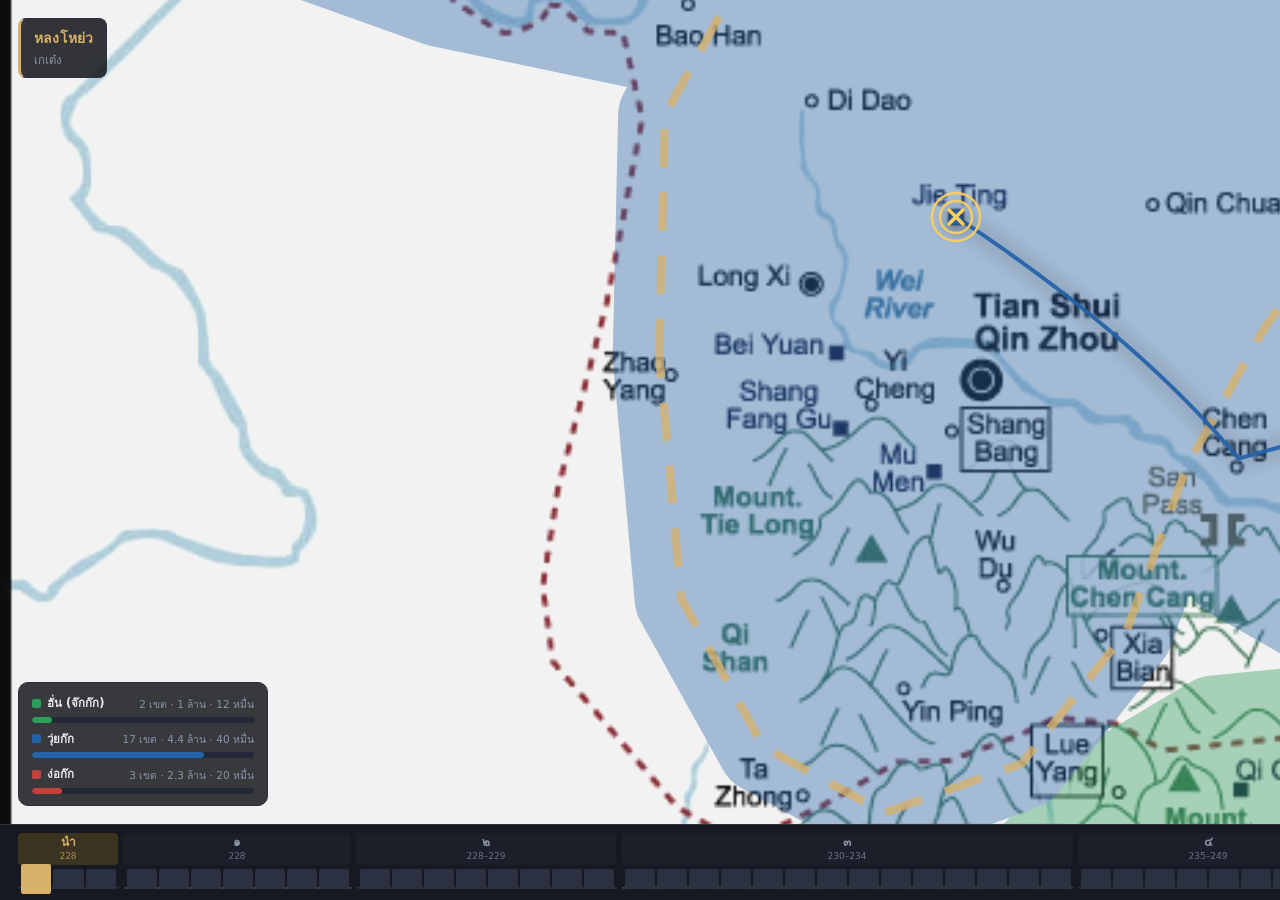
==== index.html @ 06163d2b "Tell the reader what changed, and separate passes from forts Feedback after playing through: a first" ====
<!doctype html>
<html lang="th">
<head>
<meta charset="utf-8">
<meta name="viewport" content="width=device-width,initial-scale=1">
<title>สามก๊ก What If — ถ้าการบุกเหนือครั้งแรกของขงเบ้งสำเร็จ</title>
<link rel="stylesheet" href="css/style.css">
</head>
<body>

<div id="stage">
  <div id="where"></div>
  <button id="mapmode" title="สลับความเข้มของแผนที่พื้น">แผนที่: กลาง</button>
  <div id="hud"></div>
</div>

<div id="time">
  <div id="tstack">
    <div id="chapstrip"></div>
    <div id="track"></div>
  </div>
  <span id="counter">—</span>
</div>

<aside>
  <div class="head">
    <div id="chapter"></div>
    <div id="year"></div>
    <h1 id="title"></h1>
  </div>

  <div class="body">
    <p id="text" class="text"></p>
    <div id="change"></div>
    <span id="fact" class="fact"></span>
    <div id="factNote"></div>
  </div>

  <div class="hint">
    ← → หรือ Space เดินเรื่อง · Enter เข้าสมรภูมิ · ล้อเลื่อนซูม · ลากแผนที่เพื่อแพน · Esc คืนมุมกล้อง<br>
    <b>ลากแถบเวลาด้านล่างเพื่อไล่ดูพื้นที่เปลี่ยนมือตลอด 228–276</b>
  </div>

  <div class="foot">
    <button id="btnPrev">◀ ย้อน</button>
    <button id="btnNext">ต่อไป ▶</button>
    <button id="btnReset" title="คืนมุมกล้องทั้งแผ่นดิน">⤢</button>
  </div>
  <div style="padding:0 18px 16px">
    <button id="btnBattle" hidden>⚔ เข้าดูสมรภูมิ</button>
  </div>
</aside>

<!-- ══ โหมดสมรภูมิ — แผนที่ยุทธวิธี วาดเวกเตอร์ล้วน ไม่ใช้ภาพ (DECISIONS §5) ══ -->
<div id="battle" hidden>
  <div class="bwrap">
    <header class="bhead">
      <div>
        <h2 id="bTitle"></h2>
        <span id="bYear"></span>
      </div>
      <button id="bClose">✕ กลับสู่แผนที่ใหญ่</button>
    </header>

    <div class="bmain">
      <svg id="bsvg" viewBox="0 0 1200 800" preserveAspectRatio="xMidYMid meet"></svg>
      <div class="bside">
        <div class="bsidehead">กำลังพลในสมรภูมิ</div>
        <div id="bRoster"></div>

        <div class="bsidehead" style="margin-top:6px">อ่านแผนที่</div>
        <div id="bTerrainKey"></div>

        <div class="blegend">
          <span><i class="bchip s-triangle"></i> ทหารม้า</span>
          <span><i class="bchip s-square"></i> ทหารราบ</span>
          <span><i class="bchip s-hex"></i> กองเรือ</span>
          <span><i class="bchip s-circle"></i> ป้อม/คลัง</span>
        </div>
      </div>
    </div>

    <footer class="bfoot">
      <div id="bDots"></div>
      <div id="bPhaseNo"></div>
      <p id="bPhaseTxt"></p>
      <div class="bctrl">
        <button id="bPrev">◀ ย้อน</button>
        <button id="bPlay">▶ เล่นต่อเนื่อง</button>
        <button id="bNext">ระยะถัดไป ▶</button>
      </div>
    </footer>
  </div>
</div>

<!-- data ต้องมาก่อน engine เสมอ (DECISIONS กฎ 3 — ไม่มี fetch จะได้เปิดแบบ file:// ได้) -->
<script src="data/names.js"></script>
<script src="data/places.js"></script>
<script src="data/geo.js"></script>
<script src="data/routes.js"></script>
<script src="data/timeline.js"></script>
<script src="data/battles/jieting228.js"></script>
<script src="data/battles/chencang229.js"></script>
<script src="data/battles/mei229.js"></script>
<script src="data/battles/twogates230.js"></script>
<script src="data/battles/wuguan244.js"></script>
<script src="data/battles/eastern255.js"></script>
<script src="data/battles/xiling272.js"></script>
<script src="data/battles/conquestwu276.js"></script>

<script src="js/labeler.js"></script>
<script src="js/engine.js"></script>
<script src="js/strategic.js"></script>
<script src="js/battle.js"></script>
<script src="js/ui.js"></script>
<script>
  TK.map.init(document.getElementById('stage'));
  TK.battle.bind();
  TK.ui.init();
</script>
</body>
</html>
---- css/style.css ----
/* style.css — เฟส 2 (shell) · design pass เต็มอยู่ในเฟส 6 */

:root{
  --han:#2E9E5B; --wei:#2563A8; --wu:#C2413A;
  --bg:#0e1015; --panel:#161922; --panel2:#1d212c; --line:#2a2f3d;
  --text:#e8eaf0; --dim:#8b93a7; --gold:#d9b169;
  --pad:18px;
}
*{box-sizing:border-box; margin:0; padding:0}
html,body{height:100%; overflow:hidden}
body{
  background:var(--bg); color:var(--text);
  font-family:"Leelawadee UI","Segoe UI",Tahoma,system-ui,sans-serif;
  display:grid; grid-template-columns:1fr 400px; grid-template-rows:1fr auto;
  grid-template-areas:"map side" "time side";
}

/* ══ แผนที่ ══ */
#stage{grid-area:map; position:relative; overflow:hidden; background:#0b0d12; cursor:grab}
#stage.grabbing{cursor:grabbing}
#tkmap{width:100%; height:100%; display:block; touch-action:none}
/* ความเข้มของแผนที่พื้น — เดิมฟอกจนซีดเพื่อให้ชื่อไทยชนะชื่ออังกฤษที่พิมพ์ติดมากับภาพ
   ซึ่งเป็นการแก้ผิดจุด (ทำลายแผนที่เพื่อช่วยตัวหนังสือ)
   ที่ถูกคือให้ป้ายมีฮาโลของตัวเองแล้วคืนสีภูมิประเทศให้เห็นแม่น้ำกับภูเขา
   กดปุ่มมุมขวาบนสลับได้สามระดับ */
#basemap{filter:saturate(.45) brightness(1.04) contrast(.9); transition:filter .3s ease}
#stage.map-faint #basemap{filter:saturate(.18) brightness(1.30) contrast(.72)}
#stage.map-rich  #basemap{filter:saturate(.85) brightness(.96) contrast(1)}

#mapmode{position:absolute; right:var(--pad); top:var(--pad); z-index:5;
  background:rgba(14,16,21,.84); backdrop-filter:blur(9px);
  border:1px solid var(--line); border-radius:8px; padding:7px 12px;
  font-size:11.5px; color:var(--dim); cursor:pointer; font-family:inherit}
#mapmode:hover{color:var(--text); border-color:var(--gold)}

/* กันเส้นที่ลืมสั่ง fill ไม่ให้กลายเป็นก้อนทึบ — ยกเว้นชั้นพื้นที่ยึดครองที่ต้องระบายจริง */
#tkmap path:not(.region){fill:none}

#L-regions{opacity:.38}
.region{stroke-width:34; stroke-linejoin:round;
  transition:fill .9s ease, stroke .9s ease}
.region.flip{animation:flip 1.1s ease}
@keyframes flip{0%{filter:brightness(2.4)} 100%{filter:none}}

/* ป้ายบอกว่าตอนนี้กล้องกำลังเล็งอะไรอยู่ */
#where{position:absolute; left:var(--pad); top:var(--pad); z-index:5;
  background:rgba(14,16,21,.84); backdrop-filter:blur(9px);
  border:1px solid var(--line); border-left:3px solid var(--gold);
  border-radius:8px; padding:8px 13px; pointer-events:none;
  opacity:0; transform:translateY(-5px); transition:opacity .3s ease, transform .3s ease}
#where.on{opacity:1; transform:none}
#where b{display:block; font-size:14px; color:var(--gold); letter-spacing:.2px}
#where span{display:block; font-size:11.5px; color:var(--dim); margin-top:2px}

/* กรอบเน้นเขตที่กำลังดู */
.region-focus{fill:none; stroke:var(--gold); stroke-width:3; stroke-opacity:.75;
  stroke-dasharray:14 9; stroke-linejoin:round; pointer-events:none;
  animation:focusIn .6s ease}
@keyframes focusIn{from{stroke-opacity:0} to{stroke-opacity:.75}}

.pin circle{fill:#f3f6ff; stroke:#0b0d12; stroke-width:1.4; opacity:.9}
.pin.t-capital circle{fill:var(--gold); stroke-width:2}

/* ป้ายกับหมุดเฟดหายระหว่างกล้องเคลื่อน แล้วโผล่กลับมาตอนนิ่ง
   ทั้งเร็วกว่าและดูดีกว่าปล่อยให้วิ่งสะบัดตามกล้อง */
#L-labels, #L-pins{transition:opacity .28s ease}

.plabel{
  fill:#fff; font-weight:600; paint-order:stroke;
  stroke:#0b0d12; stroke-linejoin:round; pointer-events:none;
  dominant-baseline:alphabetic;
}
.plabel.hot{fill:var(--gold)}

/* หมุด/ลูกศร/ปะทะ ของฉากปัจจุบัน */
.mk-halo{fill:var(--gold); opacity:.22; animation:pulse 2.2s ease-in-out infinite}
.mk-dot{fill:var(--gold); stroke:#0b0d12; stroke-width:1.5}
.mk-label{fill:var(--gold); font-weight:700;
  paint-order:stroke; stroke:#0b0d12; stroke-linejoin:round}
@keyframes pulse{0%,100%{r:13; opacity:.22} 50%{r:19; opacity:.06}}

.mk-route{fill:none; stroke-width:4; stroke-linecap:round; opacity:.95;
  filter:drop-shadow(0 0 4px rgba(0,0,0,.6))}
/* ถอยทัพ: เส้นจางกว่าและหน่วยเป็นโครงกลวง ให้อ่านออกทันทีว่าไม่ใช่การบุก */
.mk-route.retreat{opacity:.6}
.mk-unit.retreat{opacity:.85}
.mk-unit{filter:drop-shadow(0 1px 3px rgba(0,0,0,.8))}
/* บั๊กเดียวกับวงไฟในสมรภูมิ — ต้องมี transform-box ไม่งั้นวงแหวนเหวี่ยงหลุดตำแหน่ง */
.mk-clash-ring{fill:none; stroke:#ffcf5c; stroke-width:2.5; opacity:.9;
  animation:ring 1.6s ease-out infinite;
  transform-box:fill-box; transform-origin:center}
.mk-clash-ring.r2{animation-delay:.55s}
.mk-clash-x{fill:none; stroke:#ffcf5c; stroke-width:3.5; stroke-linecap:round}
@keyframes ring{0%{transform:scale(.5); opacity:1} 100%{transform:scale(1.5); opacity:0}}

/* ══ แถบเวลา ══ */
#time{grid-area:time; background:var(--panel); border-top:1px solid var(--line);
  padding:8px var(--pad) 11px; display:flex; align-items:flex-end; gap:14px}
#tstack{flex:1; display:flex; flex-direction:column; gap:4px; min-width:0}

/* แถวภาค — กดกระโดดไปต้นภาคได้ */
#chapstrip{display:flex; gap:5px}
.chapbtn{flex:1 1 0; min-width:0; padding:3px 2px 4px; border:0; border-radius:4px;
  background:#21263280; color:var(--dim); cursor:pointer; line-height:1.15;
  display:flex; flex-direction:column; align-items:center; gap:1px;
  transition:background .18s, color .18s}
.chapbtn b{font-size:12px; font-weight:700}
.chapbtn i{font-size:9px; font-style:normal; opacity:.7; white-space:nowrap;
  overflow:hidden; text-overflow:clip}
.chapbtn:hover{background:#2e3546; color:var(--text)}
.chapbtn.now{background:#3a3320; color:var(--gold)}

#track{display:flex; gap:5px; height:20px; cursor:ew-resize; touch-action:none}
#chapstrip{touch-action:none}
#track.scrubbing .tcell{transition:none}
.hint b{color:var(--gold); font-weight:600}
.tgrp{display:flex; gap:2px; flex:1 1 0; min-width:0; padding:0 3px;
  border-bottom:2px solid var(--line); border-radius:2px}
.tgrp:nth-child(even){border-bottom-color:#39415a}
.tcell{flex:1; min-width:5px; border:0; border-radius:2px; cursor:pointer;
  background:#2b3141; transition:background .2s, transform .15s}
.tcell:hover{background:#48516b; transform:scaleY(1.25)}
.tcell.done{background:#4a5570}
.tcell.now{background:var(--gold); transform:scaleY(1.5)}
#counter{color:var(--dim); font-size:12px; font-variant-numeric:tabular-nums; min-width:56px;
  text-align:right}

/* ══ HUD ══ */
#hud{position:absolute; left:var(--pad); bottom:var(--pad); width:250px;
  background:rgba(14,16,21,.82); backdrop-filter:blur(9px);
  border:1px solid var(--line); border-radius:10px; padding:11px 13px;
  display:flex; flex-direction:column; gap:7px}
.hrow{display:flex; flex-direction:column; gap:4px; font-size:11.5px}
.htop{display:flex; justify-content:space-between; align-items:baseline; gap:8px}
.hname{font-weight:700; color:var(--text); display:flex; align-items:center; gap:6px}
.hdot{width:9px; height:9px; border-radius:2px; flex:none; display:inline-block}
.hbar{height:6px; background:#232836; border-radius:3px; overflow:hidden}
.hbar i{display:block; height:100%; width:0; border-radius:3px; transition:width .9s ease}
.hnum{color:var(--dim); font-size:10.5px; font-variant-numeric:tabular-nums; white-space:nowrap}

/* ══ แผงเนื้อเรื่อง ══ */
aside{grid-area:side; background:var(--panel); border-left:1px solid var(--line);
  display:flex; flex-direction:column; overflow:hidden}
.head{padding:16px var(--pad) 13px; border-bottom:1px solid var(--line)}
#chapter{color:var(--gold); font-size:12px; font-weight:700; letter-spacing:.4px}
#year{color:var(--dim); font-size:11.5px; margin-top:3px}
#title{font-size:20px; font-weight:700; line-height:1.35; margin-top:9px}

.body{flex:1; overflow-y:auto; padding:16px var(--pad)}
.text{font-size:14.5px; line-height:1.95; text-indent:1.6em; text-align:justify}
.text.watcher{
  font-style:italic; color:#cdd4e6; text-indent:0;
  border-left:2px solid var(--gold); padding-left:15px;
}

/* ประกาศพื้นที่เปลี่ยนมือ — ให้คนที่ไม่เคยอ่านเนื้อเรื่องตามทัน */
#change{max-height:0; overflow:hidden; opacity:0;
  transition:max-height .35s ease, opacity .35s ease, margin .35s ease}
#change.on{max-height:320px; opacity:1; margin-top:16px}
.chead{font-size:10.5px; color:var(--dim); text-transform:uppercase;
  letter-spacing:.8px; font-weight:600; margin-bottom:7px}
.crow{display:flex; align-items:center; gap:8px; font-size:12.5px;
  padding:7px 11px; margin-bottom:5px; border-radius:7px;
  background:#20242f; border-left:3px solid var(--gold)}
.cname{flex:1; font-weight:700}
.carrow{color:var(--dim)}
.cfrom, .cto{font-weight:600}

.fact{display:inline-block; margin-top:18px; padding:5px 12px; border-radius:20px;
  font-size:11.5px; font-weight:700; cursor:pointer; user-select:none; border:1px solid}
.f-real{color:#6fd39a; border-color:#2f6d4b; background:#152a1f}
.f-fic {color:#e78ba3; border-color:#7a3547; background:#2b1620}
.f-mix {color:#e8c274; border-color:#7a6231; background:#2a2416}
#factNote{max-height:0; overflow:hidden; transition:max-height .3s ease, margin .3s;
  font-size:12.5px; line-height:1.8; color:var(--dim)}
#factNote.open{max-height:340px; margin-top:11px}

.foot{padding:13px var(--pad) 16px; border-top:1px solid var(--line);
  display:flex; gap:9px; align-items:center}
button{font-family:inherit; font-size:13.5px; cursor:pointer; border-radius:7px;
  border:1px solid var(--line); background:var(--panel2); color:var(--text);
  padding:10px 15px; transition:background .15s, border-color .15s}
button:hover:not(:disabled){background:#282e3d; border-color:#454e66}
button:disabled{opacity:.32; cursor:default}
#btnNext{flex:1; background:var(--gold); color:#1b1405; border-color:var(--gold);
  font-weight:700}
#btnNext:hover:not(:disabled){background:#e8c27f}
#btnBattle{width:100%; margin-bottom:11px; background:#3a2418; border-color:#7a4a2c;
  color:#ffc48a; font-weight:700}
#btnBattle:hover{background:#4a2e1e}
#btnReset{padding:10px 12px}

.hint{padding:0 var(--pad) 13px; color:#5f6779; font-size:10.5px; line-height:1.6}

::-webkit-scrollbar{width:9px}
::-webkit-scrollbar-thumb{background:#333a4c; border-radius:5px}
::-webkit-scrollbar-track{background:transparent}

/* ══════════ โหมดสมรภูมิ ══════════ */
#battle{position:fixed; inset:0; z-index:50; background:#080a0e;
  opacity:0; transition:opacity .3s ease}
#battle.on{opacity:1}
.bwrap{height:100%; display:grid; grid-template-rows:auto 1fr auto;
  transform:scale(.97); transition:transform .32s cubic-bezier(.2,.8,.3,1)}
#battle.on .bwrap{transform:none}

.bhead{display:flex; justify-content:space-between; align-items:center;
  padding:13px var(--pad); border-bottom:1px solid var(--line); background:var(--panel)}
#bTitle{font-size:19px; font-weight:700; letter-spacing:.3px}
#bYear{color:var(--dim); font-size:12px}
#bClose{background:transparent; border-color:transparent; color:var(--dim)}
#bClose:hover{background:var(--panel2); color:var(--text); border-color:var(--line)}

.bmain{display:grid; grid-template-columns:1fr 232px; min-height:0;
  background:radial-gradient(ellipse at 50% 42%, #141a22 0%, #0a0d12 72%)}
#bsvg{width:100%; height:100%; min-height:0; display:block}

/* ── ภูมิประเทศ (เวกเตอร์ล้วน คมทุกระดับซูม) ── */
.bt-ridge {fill:none; stroke:#3d6b4a; stroke-width:9; stroke-linecap:round; opacity:.62}
.bt-stream{fill:none; stroke:#3f7fae; stroke-width:7; stroke-linecap:round; opacity:.85}
.bt-road  {fill:none; stroke:#7a6a4a; stroke-width:5; stroke-dasharray:16 11; opacity:.7}
.bt-trench{fill:none; stroke:#8a6a3a; stroke-width:7; stroke-linecap:round; opacity:.9}
.bt-fortlabel{font-size:14px; font-weight:700; text-anchor:middle;
  paint-order:stroke; stroke:#080a0e; stroke-width:4px; stroke-linejoin:round}
.bt-trail{fill:none; stroke-width:3; stroke-dasharray:inherit; opacity:.42;
  stroke-linecap:round}

/* ── หน่วยรบ ── */
.bu{filter:drop-shadow(0 3px 6px rgba(0,0,0,.75))}
.bu-shape{stroke:#080a0e; stroke-width:2}
.bu-name{fill:#fff; font-size:14px; font-weight:700; text-anchor:middle;
  paint-order:stroke; stroke:#080a0e; stroke-width:4.5px; stroke-linejoin:round}
.bu-str{fill:#aab2c6; font-size:12px; text-anchor:middle;
  paint-order:stroke; stroke:#080a0e; stroke-width:3.5px; stroke-linejoin:round}
.bu.routed .bu-shape{animation:rout .5s steps(2) 5}
@keyframes rout{0%,100%{fill:inherit} 50%{fill:#ff4d4d}}

/* ── แถบแรงดันตอนปะทะ ── */
.bt-press-bg{fill:#000; opacity:.55}
.bt-press{filter:drop-shadow(0 2px 4px rgba(0,0,0,.8))}

/* ⚠ SVG: ถ้าจะ transform ต้องมี transform-box:fill-box คู่กับ transform-origin เสมอ
   ไม่งั้น "center" จะหมายถึงกึ่งกลางของทั้งผืนผ้าใบ ไม่ใช่กึ่งกลางของรูปนั้น
   แล้วพอย่อ-ขยาย รูปจะเหวี่ยงหลุดออกจากตำแหน่งไปเรื่อย ๆ */
#bsvg path{fill:none}          /* กันเส้นที่ลืมสั่ง fill ไม่ให้กลายเป็นก้อนทึบ */

/* ── ไฟเผาเสบียง ── */
.bt-flame{fill:none; stroke:#ff9b3d; stroke-width:3;
  animation:flame 1.1s ease-out infinite;
  transform-box:fill-box; transform-origin:center}
@keyframes flame{0%{transform:scale(.3); opacity:1} 100%{transform:scale(1.5); opacity:0}}

/* ── ล้อมเมือง ── */
.bt-siege circle{fill:none; stroke:#e0b25c; stroke-width:2.5; stroke-dasharray:9 7;
  animation:spin 9s linear infinite;
  transform-box:fill-box; transform-origin:center}
@keyframes spin{to{transform:rotate(360deg)}}

.bt-note{fill:var(--gold); font-size:17px; font-weight:700; text-anchor:middle;
  paint-order:stroke; stroke:#080a0e; stroke-width:5px; stroke-linejoin:round;
  animation:notein .5s ease}
@keyframes notein{from{opacity:0; transform:translateY(-7px)} to{opacity:1}}

/* ── แผงข้างขวา ── */
.bside{border-left:1px solid var(--line); background:var(--panel);
  padding:13px; display:flex; flex-direction:column; gap:9px; overflow-y:auto}
.bsidehead{font-size:10.5px; color:var(--dim); text-transform:uppercase;
  letter-spacing:.8px; font-weight:600}
.brow{display:flex; align-items:center; gap:8px; font-size:12.5px; padding:5px 0;
  border-bottom:1px solid #232838}
.bname{flex:1}
.bnum{color:var(--dim); font-size:11px; font-variant-numeric:tabular-nums}
.bchip{width:11px; height:11px; flex:none; display:inline-block; background:#8b93a7}
.bchip.s-triangle{clip-path:polygon(50% 0,100% 100%,0 100%)}
.bchip.s-hex{clip-path:polygon(25% 0,75% 0,100% 50%,75% 100%,25% 100%,0 50%)}
.bchip.s-circle{border-radius:50%}
/* คำอธิบายเส้นภูมิประเทศ — ตัวอย่างเส้นวาดด้วย CSS ให้เหมือนของจริงบนแผนที่ */
#bTerrainKey{display:flex; flex-direction:column; gap:6px}
.tkey{display:flex; align-items:center; gap:9px; font-size:11.5px; color:var(--dim)}
.tkey i{width:26px; height:0; flex:none; border-radius:2px}
.tk-ridge {border-top:5px solid #3d6b4a; opacity:.9}
.tk-stream{border-top:4px solid #3f7fae}
.tk-road  {border-top:3px dashed #7a6a4a}
.tk-trench{border-top:4px solid #8a6a3a}
.tk-fort  {height:14px; width:14px; border:2px solid #8b93a7; border-radius:2px;
           background:rgba(139,147,167,.22);
           box-shadow:-1px -1px 0 1px #8b93a7, 1px -1px 0 1px #8b93a7,
                      -1px 1px 0 1px #8b93a7, 1px 1px 0 1px #8b93a7}
.tk-pass  {height:16px; width:14px; border:0; border-left:4px solid #c9a227;
           border-right:4px solid #c9a227; background:transparent}

.blegend{margin-top:auto; padding-top:11px; border-top:1px solid var(--line);
  display:flex; flex-direction:column; gap:5px; font-size:10.5px; color:var(--dim)}
.blegend i{margin-right:6px; vertical-align:-1px}

/* ── แผงล่าง ── */
.bfoot{padding:12px var(--pad) 15px; border-top:1px solid var(--line);
  background:var(--panel); display:grid; gap:8px;
  grid-template-columns:1fr auto; grid-template-areas:"dots dots" "no ctrl" "txt ctrl"}
#bDots{grid-area:dots; display:flex; gap:4px}
.bdot{flex:1; height:5px; border:0; border-radius:3px; background:#2b3141; cursor:pointer;
  transition:background .2s, transform .15s}
.bdot:hover{background:#48516b; transform:scaleY(1.7)}
.bdot.done{background:#4a5570}
.bdot.now{background:var(--gold); transform:scaleY(1.9)}
#bPhaseNo{grid-area:no; color:var(--gold); font-size:11.5px; font-weight:700}
#bPhaseTxt{grid-area:txt; font-size:14px; line-height:1.85; max-width:78ch; color:#dfe4f0}
.bctrl{grid-area:ctrl; display:flex; gap:8px; align-items:flex-end}
#bPlay{background:var(--panel2)}
#bNext{background:var(--gold); color:#1b1405; border-color:var(--gold); font-weight:700}
#bNext:hover:not(:disabled){background:#e8c27f}

@media (max-width:900px){
  .bmain{grid-template-columns:1fr; grid-template-rows:1fr auto}
  .bside{border-left:0; border-top:1px solid var(--line); max-height:150px;
    flex-direction:row; flex-wrap:wrap; align-items:center}
  .blegend{display:none}
  .bfoot{grid-template-columns:1fr; grid-template-areas:"dots" "no" "txt" "ctrl"}
}

@media (max-width:1100px){
  body{grid-template-columns:1fr; grid-template-rows:1fr auto auto;
       grid-template-areas:"map" "side" "time"}
  aside{border-left:0; border-top:1px solid var(--line); max-height:44vh}
}
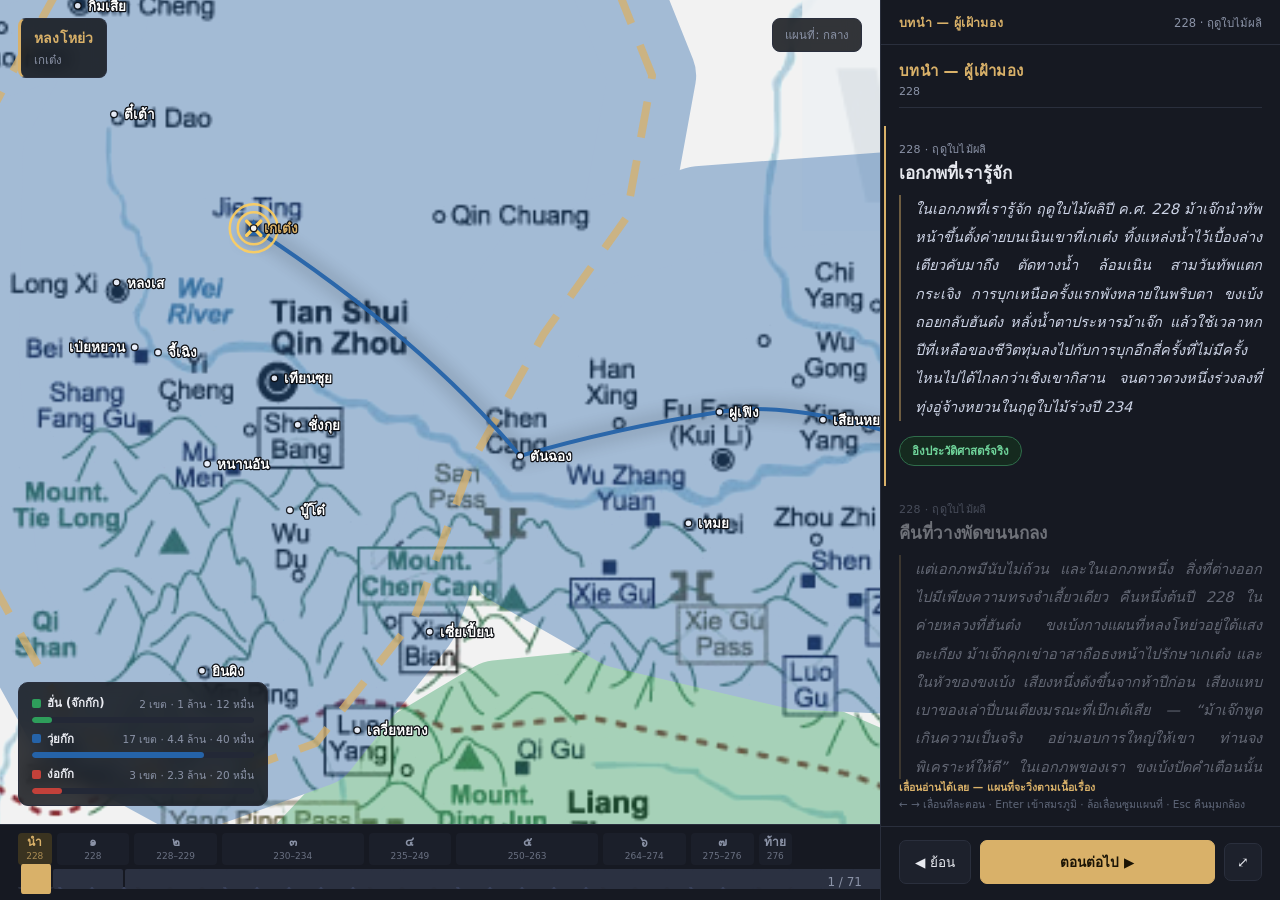
==== commit 60f69f0e: "Give the supply train a symbol of its own The wagon column in the Wuguan battle borrowed the circle," ====
--- a/index.html
+++ b/index.html
@@ -24,30 +24,22 @@
 
 <aside>
   <div class="head">
-    <div id="chapter"></div>
-    <div id="year"></div>
-    <h1 id="title"></h1>
+    <div id="nowchap"></div>
+    <div id="nowyear"></div>
   </div>
 
-  <div class="body">
-    <p id="text" class="text"></p>
-    <div id="change"></div>
-    <span id="fact" class="fact"></span>
-    <div id="factNote"></div>
-  </div>
+  <!-- นิยายทั้งเรื่องอยู่ในนี้ เลื่อนอ่านต่อเนื่อง แผนที่วิ่งตามที่อ่าน -->
+  <div class="body" id="reader"></div>
 
   <div class="hint">
-    ← → หรือ Space เดินเรื่อง · Enter เข้าสมรภูมิ · ล้อเลื่อนซูม · ลากแผนที่เพื่อแพน · Esc คืนมุมกล้อง<br>
-    <b>ลากแถบเวลาด้านล่างเพื่อไล่ดูพื้นที่เปลี่ยนมือตลอด 228–276</b>
+    <b>เลื่อนอ่านได้เลย — แผนที่จะวิ่งตามเนื้อเรื่อง</b><br>
+    ← → เลื่อนทีละตอน · Enter เข้าสมรภูมิ · ล้อเลื่อนซูมแผนที่ · Esc คืนมุมกล้อง
   </div>
 
   <div class="foot">
     <button id="btnPrev">◀ ย้อน</button>
-    <button id="btnNext">ต่อไป ▶</button>
+    <button id="btnNext">ตอนต่อไป ▶</button>
     <button id="btnReset" title="คืนมุมกล้องทั้งแผ่นดิน">⤢</button>
-  </div>
-  <div style="padding:0 18px 16px">
-    <button id="btnBattle" hidden>⚔ เข้าดูสมรภูมิ</button>
   </div>
 </aside>
 
@@ -76,6 +68,7 @@
           <span><i class="bchip s-square"></i> ทหารราบ</span>
           <span><i class="bchip s-hex"></i> กองเรือ</span>
           <span><i class="bchip s-circle"></i> ป้อม/คลัง</span>
+          <span><i class="bchip s-wagon"></i> ขบวนเสบียง</span>
         </div>
       </div>
     </div>
--- a/css/style.css
+++ b/css/style.css
@@ -11,14 +11,28 @@
 body{
   background:var(--bg); color:var(--text);
   font-family:"Leelawadee UI","Segoe UI",Tahoma,system-ui,sans-serif;
-  display:grid; grid-template-columns:1fr 400px; grid-template-rows:1fr auto;
+  display:grid;
+  /* ⚠ ต้องเป็น minmax(0,1fr) ไม่ใช่ 1fr เฉย ๆ
+     `1fr` ย่อมาจาก minmax(auto,1fr) ซึ่ง auto = ขนาดต่ำสุดของเนื้อหาข้างใน
+     <svg viewBox="0 0 1650 1950"> มีสัดส่วนในตัว เบราว์เซอร์จึงคิดขนาดขั้นต่ำให้
+     แล้วคอลัมน์แผนที่บานเกินพื้นที่จริง ดันพาเนลนิยายออกนอกจอ
+     (ใส่ min-width:0 ที่ตัว element อย่างเดียวไม่พอ ต้องแก้ที่ track ของ grid ด้วย) */
+  grid-template-columns:minmax(0,1fr) 400px;
+  grid-template-rows:minmax(0,1fr) auto;
   grid-template-areas:"map side" "time side";
 }
 
-/* ══ แผนที่ ══ */
-#stage{grid-area:map; position:relative; overflow:hidden; background:#0b0d12; cursor:grab}
+/* ══ แผนที่ ══
+   ⚠ min-height/min-width:0 ห้ามตัดออก
+   grid item มีค่าปริยาย min-height:auto = หดต่ำกว่าเนื้อหาข้างในไม่ได้
+   และ <svg viewBox="0 0 1650 1950"> ที่ width:100% มีสัดส่วนในตัว
+   เบราว์เซอร์จึงคิดความสูงให้เป็น กว้าง×(1950/1650) — จอกว้าง 1900px = สูง 2245px
+   แถวแผนที่จะบานตามนั้นแล้วดันพาเนลนิยายกับแถบเวลาตกขอบจอไปทั้งหมด */
+#stage{grid-area:map; position:relative; overflow:hidden; background:#0b0d12; cursor:grab;
+  min-height:0; min-width:0}
 #stage.grabbing{cursor:grabbing}
-#tkmap{width:100%; height:100%; display:block; touch-action:none}
+#tkmap{width:100%; height:100%; display:block; touch-action:none;
+  min-height:0; min-width:0}
 /* ความเข้มของแผนที่พื้น — เดิมฟอกจนซีดเพื่อให้ชื่อไทยชนะชื่ออังกฤษที่พิมพ์ติดมากับภาพ
    ซึ่งเป็นการแก้ผิดจุด (ทำลายแผนที่เพื่อช่วยตัวหนังสือ)
    ที่ถูกคือให้ป้ายมีฮาโลของตัวเองแล้วคืนสีภูมิประเทศให้เห็นแม่น้ำกับภูเขา
@@ -140,23 +154,43 @@
 
 /* ══ แผงเนื้อเรื่อง ══ */
 aside{grid-area:side; background:var(--panel); border-left:1px solid var(--line);
-  display:flex; flex-direction:column; overflow:hidden}
-.head{padding:16px var(--pad) 13px; border-bottom:1px solid var(--line)}
-#chapter{color:var(--gold); font-size:12px; font-weight:700; letter-spacing:.4px}
-#year{color:var(--dim); font-size:11.5px; margin-top:3px}
-#title{font-size:20px; font-weight:700; line-height:1.35; margin-top:9px}
-
-.body{flex:1; overflow-y:auto; padding:16px var(--pad)}
+  display:flex; flex-direction:column; overflow:hidden; min-height:0; min-width:0}
+/* แถบบนบอกว่าอ่านถึงภาคไหนปีไหน ค้างอยู่กับที่ตลอด */
+.head{padding:13px var(--pad) 11px; border-bottom:1px solid var(--line);
+  display:flex; justify-content:space-between; align-items:baseline; gap:10px}
+#nowchap{color:var(--gold); font-size:12.5px; font-weight:700; letter-spacing:.3px}
+#nowyear{color:var(--dim); font-size:11.5px; white-space:nowrap}
+
+/* ══ นิยาย ══ */
+.body{flex:1 1 0; min-height:0; overflow-y:auto; padding:8px var(--pad) 0;
+  scroll-behavior:smooth}
+
+.chapmark{margin:26px 0 18px; padding-bottom:9px; border-bottom:1px solid var(--line)}
+.chapmark:first-child{margin-top:6px}
+.chapmark b{display:block; color:var(--gold); font-size:15px; letter-spacing:.3px}
+.chapmark i{display:block; color:var(--dim); font-size:11px; font-style:normal; margin-top:2px}
+
+.beat{padding:14px 0 20px; opacity:.42; transition:opacity .35s ease;
+  border-left:2px solid transparent; padding-left:13px; margin-left:-15px;
+  transition:opacity .35s ease, border-color .35s ease}
+.beat.now{opacity:1; border-left-color:var(--gold)}
+.beat:hover{opacity:.75}
+.beat.now:hover{opacity:1}
+.bmeta{color:var(--dim); font-size:11px; letter-spacing:.3px}
+.btitle{font-size:17px; font-weight:700; line-height:1.4; margin:4px 0 9px}
+
 .text{font-size:14.5px; line-height:1.95; text-indent:1.6em; text-align:justify}
 .text.watcher{
   font-style:italic; color:#cdd4e6; text-indent:0;
-  border-left:2px solid var(--gold); padding-left:15px;
-}
-
-/* ประกาศพื้นที่เปลี่ยนมือ — ให้คนที่ไม่เคยอ่านเนื้อเรื่องตามทัน */
-#change{max-height:0; overflow:hidden; opacity:0;
-  transition:max-height .35s ease, opacity .35s ease, margin .35s ease}
-#change.on{max-height:320px; opacity:1; margin-top:16px}
+  border-left:2px solid rgba(217,177,105,.45); padding-left:14px;
+}
+.gobattle{width:100%; margin-top:14px; background:#3a2418; border:1px solid #7a4a2c;
+  color:#ffc48a; font-weight:700; border-radius:7px; padding:10px; cursor:pointer;
+  font-family:inherit; font-size:13.5px}
+.gobattle:hover{background:#4a2e1e}
+
+/* ประกาศพื้นที่เปลี่ยนมือ — อยู่ในตอนนั้นเลย คนอ่านเห็นพร้อมข้อความ */
+.chg:not(:empty){margin-top:15px}
 .chead{font-size:10.5px; color:var(--dim); text-transform:uppercase;
   letter-spacing:.8px; font-weight:600; margin-bottom:7px}
 .crow{display:flex; align-items:center; gap:8px; font-size:12.5px;
@@ -166,14 +200,14 @@
 .carrow{color:var(--dim)}
 .cfrom, .cto{font-weight:600}
 
-.fact{display:inline-block; margin-top:18px; padding:5px 12px; border-radius:20px;
+.fact{display:inline-block; margin-top:15px; padding:5px 12px; border-radius:20px;
   font-size:11.5px; font-weight:700; cursor:pointer; user-select:none; border:1px solid}
 .f-real{color:#6fd39a; border-color:#2f6d4b; background:#152a1f}
 .f-fic {color:#e78ba3; border-color:#7a3547; background:#2b1620}
 .f-mix {color:#e8c274; border-color:#7a6231; background:#2a2416}
-#factNote{max-height:0; overflow:hidden; transition:max-height .3s ease, margin .3s;
+.fnote{max-height:0; overflow:hidden; transition:max-height .3s ease, margin .3s;
   font-size:12.5px; line-height:1.8; color:var(--dim)}
-#factNote.open{max-height:340px; margin-top:11px}
+.fnote.open{max-height:340px; margin-top:10px}
 
 .foot{padding:13px var(--pad) 16px; border-top:1px solid var(--line);
   display:flex; gap:9px; align-items:center}
@@ -274,6 +308,9 @@
 .bchip.s-triangle{clip-path:polygon(50% 0,100% 100%,0 100%)}
 .bchip.s-hex{clip-path:polygon(25% 0,75% 0,100% 50%,75% 100%,25% 100%,0 50%)}
 .bchip.s-circle{border-radius:50%}
+/* ประทุนเกวียนกว้างกว่าสูง ถ้าบีบลงช่อง 11px เท่ารูปอื่นจะอ่านไม่ออกว่าเป็นหลังคาโค้ง */
+.bchip.s-wagon{width:15px;
+  clip-path:polygon(0 100%, 0 55%, 11% 22%, 29% 5%, 50% 0, 71% 5%, 89% 22%, 100% 55%, 100% 100%)}
 /* คำอธิบายเส้นภูมิประเทศ — ตัวอย่างเส้นวาดด้วย CSS ให้เหมือนของจริงบนแผนที่ */
 #bTerrainKey{display:flex; flex-direction:column; gap:6px}
 .tkey{display:flex; align-items:center; gap:9px; font-size:11.5px; color:var(--dim)}
@@ -318,8 +355,11 @@
   .bfoot{grid-template-columns:1fr; grid-template-areas:"dots" "no" "txt" "ctrl"}
 }
 
+/* จอแคบ: วางแผนที่บน นิยายล่าง — ล็อกความสูงทั้งสองส่วนไว้ชัดเจน
+   ห้ามใช้ 1fr กับแถวแผนที่ตรงนี้ เพราะสัดส่วนในตัวของ SVG จะดันให้บานอีก */
 @media (max-width:1100px){
-  body{grid-template-columns:1fr; grid-template-rows:1fr auto auto;
+  body{grid-template-columns:minmax(0,1fr); grid-template-rows:46vh minmax(0,1fr) auto;
        grid-template-areas:"map" "side" "time"}
-  aside{border-left:0; border-top:1px solid var(--line); max-height:44vh}
-}
+  aside{border-left:0; border-top:1px solid var(--line)}
+  #hud{width:210px; transform:scale(.92); transform-origin:left bottom}
+}
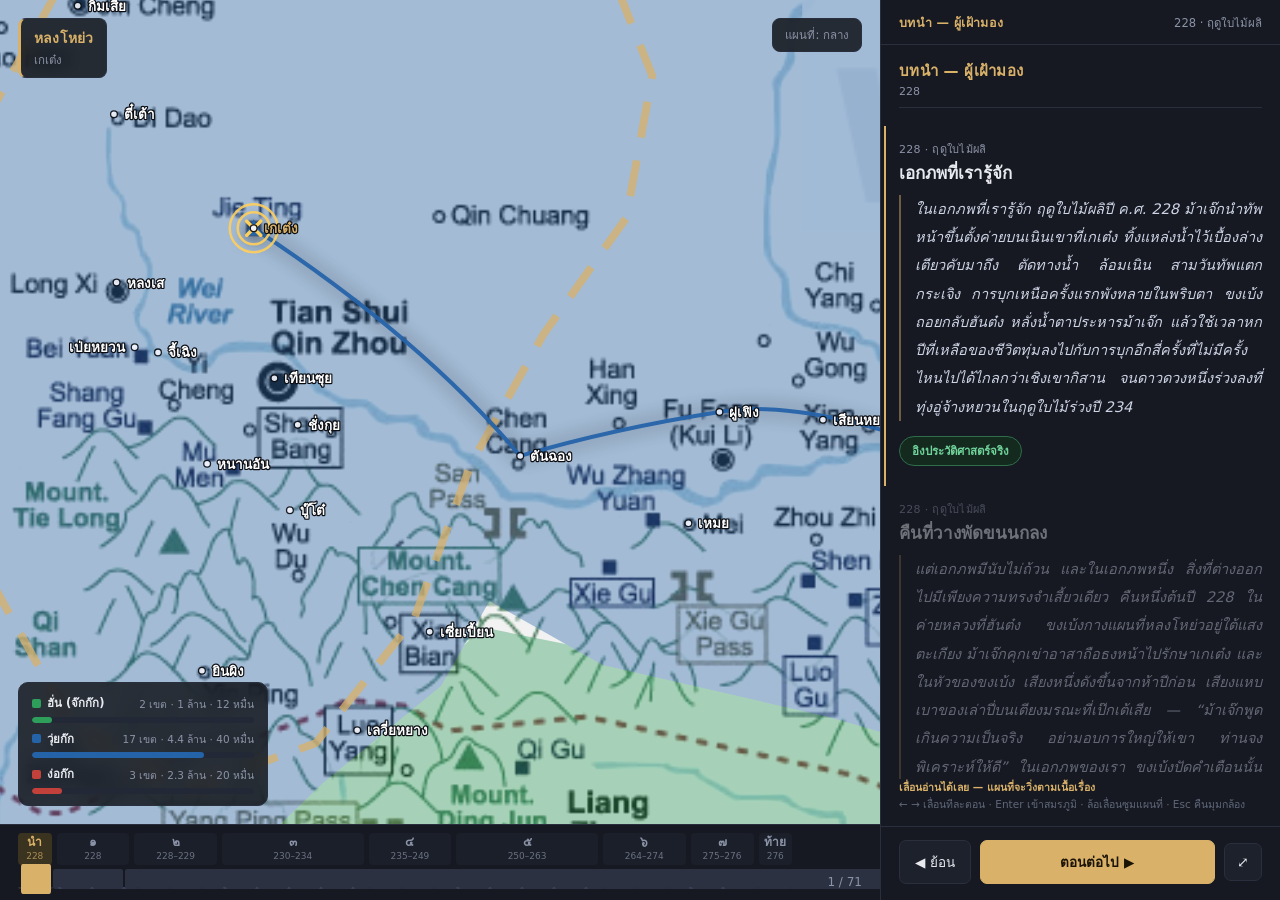
==== commit a45b1fc8: "Paint the territory up to the coastline instead of in patches Land carrying a faction colour goes fr" ====
--- a/index.html
+++ b/index.html
@@ -90,6 +90,9 @@
 <script src="data/names.js"></script>
 <script src="data/places.js"></script>
 <script src="data/geo.js"></script>
+<!-- รูปพื้นที่ที่ขยายจนไม่มีรูโหว่ สร้างจาก geo.js + ชายฝั่งจริง (tools/build_geo.js)
+     ลบบรรทัดนี้ทิ้ง = กลับไปใช้รูปที่ลากด้วยมือใน geo.js ทันที -->
+<script src="data/geo_fill.js"></script>
 <script src="data/routes.js"></script>
 <script src="data/timeline.js"></script>
 <script src="data/battles/jieting228.js"></script>
--- a/css/style.css
+++ b/css/style.css
@@ -51,7 +51,10 @@
 #tkmap path:not(.region){fill:none}
 
 #L-regions{opacity:.38}
-.region{stroke-width:34; stroke-linejoin:round;
+/* เคยเป็น 34 เพื่อ "พอง" รูปให้ไปปิดรอยต่อระหว่างโพลิกอนที่ลากด้วยมือแล้วไม่ชนกัน
+   ผลข้างเคียงคือมุมมนหมดจนดูเหมือนแต้มสี และสีล้นลงทะเล
+   ตอนนี้รูปมาจาก geo_fill.js ซึ่งชนกันเองพอดีอยู่แล้ว เหลือไว้ 6 พอกลบเส้นผมระหว่างเขต */
+.region{stroke-width:6; stroke-linejoin:round;
   transition:fill .9s ease, stroke .9s ease}
 .region.flip{animation:flip 1.1s ease}
 @keyframes flip{0%{filter:brightness(2.4)} 100%{filter:none}}
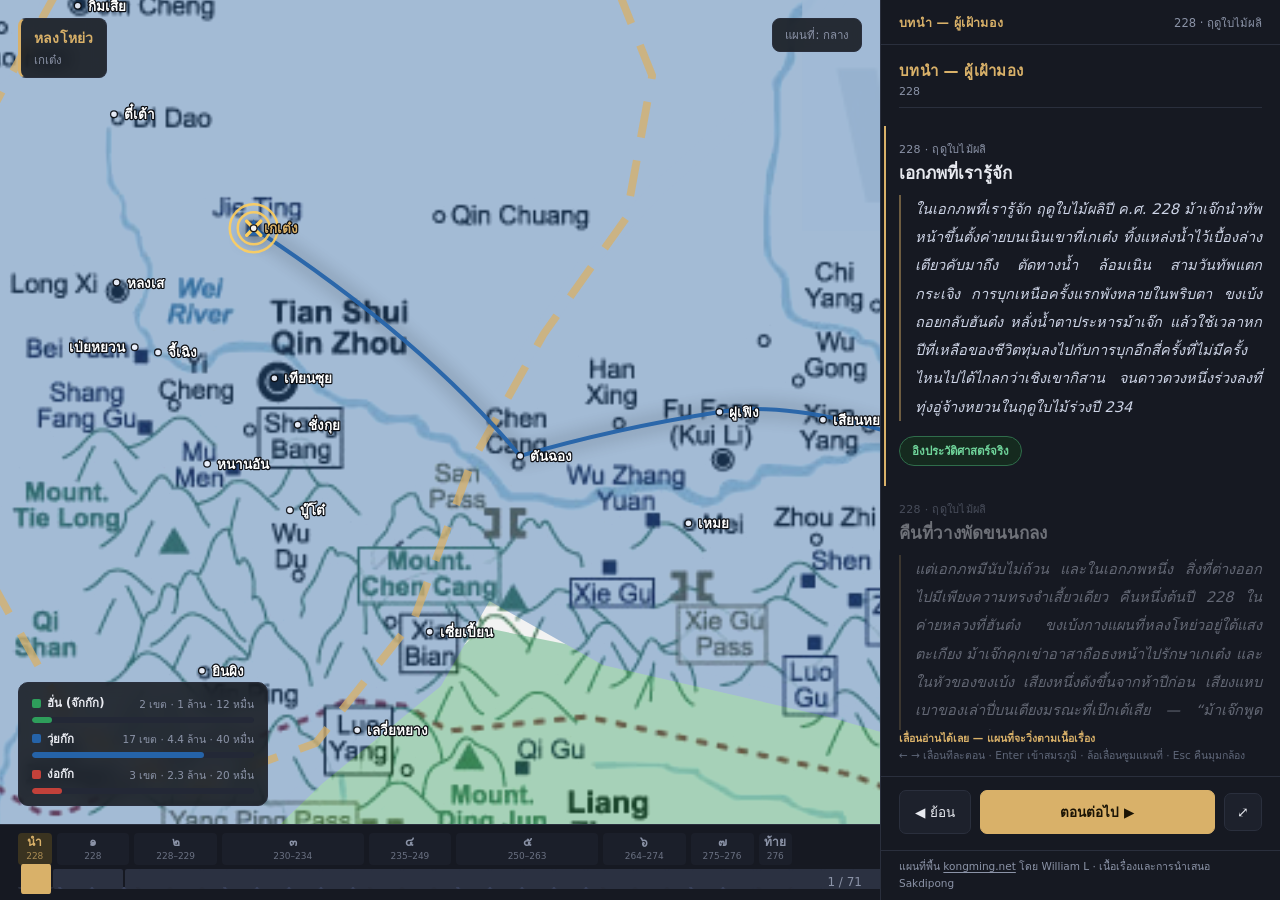
==== commit e42a2962: "Show the base map credit the rules already required DECISIONS records the base map as a fan-made map" ====
--- a/index.html
+++ b/index.html
@@ -40,6 +40,12 @@
     <button id="btnPrev">◀ ย้อน</button>
     <button id="btnNext">ตอนต่อไป ▶</button>
     <button id="btnReset" title="คืนมุมกล้องทั้งแผ่นดิน">⤢</button>
+  </div>
+
+  <!-- DECISIONS §2 ล็อกไว้ว่าเครดิตแผนที่ต้องแสดงท้ายหน้าเสมอ — แผนที่พื้นเป็นงานของคนอื่น -->
+  <div class="credit">
+    แผนที่พื้น <a href="https://kongming.net/novel/maps/" target="_blank" rel="noopener noreferrer">kongming.net</a> โดย William L ·
+    เนื้อเรื่องและการนำเสนอ Sakdipong
   </div>
 </aside>
 
--- a/css/style.css
+++ b/css/style.css
@@ -163,6 +163,13 @@
   display:flex; justify-content:space-between; align-items:baseline; gap:10px}
 #nowchap{color:var(--gold); font-size:12.5px; font-weight:700; letter-spacing:.3px}
 #nowyear{color:var(--dim); font-size:11.5px; white-space:nowrap}
+
+/* เครดิตแผนที่ — DECISIONS §2 บังคับให้แสดงท้ายหน้าเสมอ ห้ามซ่อนแม้บนจอแคบ
+   flex:none กันไม่ให้โดนบีบหายตอนคอลัมน์นิยายยาว */
+.credit{flex:none; padding:7px var(--pad) 9px; border-top:1px solid var(--line);
+  font-size:10.5px; line-height:1.55; color:var(--dim)}
+.credit a{color:var(--dim); text-decoration:underline; text-underline-offset:2px}
+.credit a:hover{color:var(--gold)}
 
 /* ══ นิยาย ══ */
 .body{flex:1 1 0; min-height:0; overflow-y:auto; padding:8px var(--pad) 0;
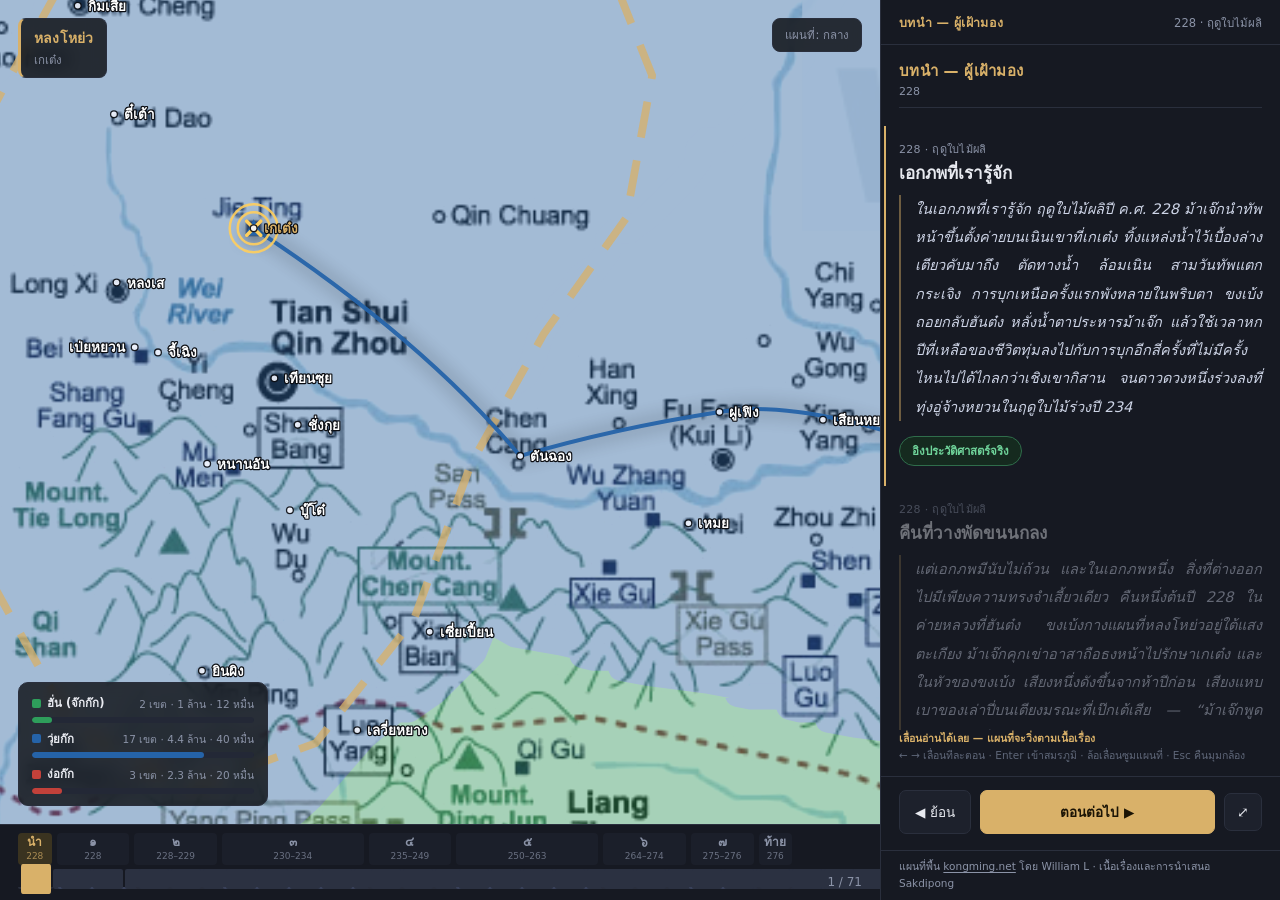
==== commit a3282cd6: "Make it usable on a phone Measured at 500px rather than reading it off a screenshot, which was just " ====
--- a/index.html
+++ b/index.html
@@ -57,7 +57,8 @@
         <h2 id="bTitle"></h2>
         <span id="bYear"></span>
       </div>
-      <button id="bClose">✕ กลับสู่แผนที่ใหญ่</button>
+      <!-- คำว่า "กลับสู่แผนที่ใหญ่" ถูกซ่อนบนจอมือถือ เหลือแค่ ✕ ไม่งั้นปุ่มล้นออกนอกหัว -->
+      <button id="bClose">✕<span class="blong"> กลับสู่แผนที่ใหญ่</span></button>
     </header>
 
     <div class="bmain">
--- a/css/style.css
+++ b/css/style.css
@@ -53,8 +53,10 @@
 #L-regions{opacity:.38}
 /* เคยเป็น 34 เพื่อ "พอง" รูปให้ไปปิดรอยต่อระหว่างโพลิกอนที่ลากด้วยมือแล้วไม่ชนกัน
    ผลข้างเคียงคือมุมมนหมดจนดูเหมือนแต้มสี และสีล้นลงทะเล
-   ตอนนี้รูปมาจาก geo_fill.js ซึ่งชนกันเองพอดีอยู่แล้ว เหลือไว้ 6 พอกลบเส้นผมระหว่างเขต */
-.region{stroke-width:6; stroke-linejoin:round;
+   ตอนนี้รูปมาจาก geo_fill.js ซึ่งชนกันเองพอดีอยู่แล้ว
+   เหลือไว้ 10 (พองออกด้านละ 5) เพื่อกลบเสี้ยวขาวที่การลดจุดกินขอบเข้ามา
+   เพื่อนบ้านทับกันนิดหน่อยไม่เป็นไร เพราะจุดที่ทับคือเส้นแบ่งที่ติดกันอยู่แล้ว */
+.region{stroke-width:10; stroke-linejoin:round;
   transition:fill .9s ease, stroke .9s ease}
 .region.flip{animation:flip 1.1s ease}
 @keyframes flip{0%{filter:brightness(2.4)} 100%{filter:none}}
@@ -373,3 +375,51 @@
   aside{border-left:0; border-top:1px solid var(--line)}
   #hud{width:210px; transform:scale(.92); transform-origin:left bottom}
 }
+
+/* ══ มือถือ ══
+   วัดที่ 500px แล้วเจอสองเรื่อง ไม่ใช่เรื่องที่เดาไว้จากการดูภาพ:
+   1. #track ล้น 279px — 71 ช่อง x min-width:5px + ช่องไฟ ยัดไม่ลงในราว 400px
+   2. ช่องอ่านเหลือสูง 105px ประมาณสี่บรรทัด เพราะแผนที่กิน 46vh แล้วยังมี
+      หัว + คำใบ้ + ปุ่ม + เครดิต มาแบ่งที่อีก
+   ส่วนตัวหนังสือไม่ได้ล้นขอบอย่างที่เห็นในภาพ — วัดแล้วพอดีกรอบ */
+@media (max-width:700px){
+  /* คืนที่ให้คนอ่าน แผนที่ยังใหญ่พอเห็นลูกศรเดินทัพ */
+  body{grid-template-rows:38vh minmax(0,1fr) auto}
+
+  /* คำใบ้เป็นปุ่มลูกศรกับล้อเมาส์ ซึ่งบนมือถือไม่มีทั้งคู่ — เอาที่คืนให้เนื้อเรื่อง */
+  .hint{display:none}
+
+  /* ปล่อยให้ช่องเล็กลงได้ตามจริง ไม่งั้นแถบเวลาดันตัวเองล้นจอ
+     ต้องล้าง padding ด้วย — .tcell เป็น <button> ที่เบราว์เซอร์ใส่ padding มาให้เอง
+     ลด min-width อย่างเดียวจึงยังล้นอยู่ 248px เพราะ 71 ปุ่มคูณ padding ปริยาย */
+  .tcell{min-width:0; padding:0}
+  #track{gap:2px}
+  .tgrp{gap:1px; padding:0 1px}
+  #chapstrip{gap:2px}
+  .chapbtn i{display:none}          /* ช่วงปีอ่านไม่ทันอยู่แล้วตอนกว้าง 40px */
+  #time{gap:8px; padding:6px 10px 8px}
+  #counter{min-width:44px; font-size:11px}
+
+  :root{--pad:12px}
+  .btitle{font-size:16px}
+  .text{font-size:15px; line-height:1.85}   /* อ่านบนมือถือต้องใหญ่กว่าเดสก์ท็อป */
+  /* -15/+13 บนเดสก์ท็อปมีไว้ให้เส้นทองของตอนที่กำลังอ่านออกไปอยู่นอกแนวข้อความ
+     พอ --pad เหลือ 12 มันดันข้อความไปชิดขอบจอจนอึดอัด ย่อระยะลงให้ได้ที่หายใจ */
+  .beat{padding:11px 0 16px 8px; margin-left:-8px}
+  #hud{width:158px; transform:scale(.78)}
+
+  /* ชื่อหน่วยในสมรภูมิเป็นหน่วยของ viewBox 1200 พอจอกว้าง 500 สเกลเหลือ 0.42
+     ตัวอักษร 14 จึงเหลือราว 6px บนจอจริง — ต้องดันขึ้นเป็นเท่าตัว */
+  .bu-name{font-size:22px; stroke-width:6px}
+  .bu-str{font-size:18px; stroke-width:5px}
+  .bt-fortlabel{font-size:20px; stroke-width:5px}
+  .bt-note{font-size:25px; stroke-width:7px}
+
+  /* โหมดสมรภูมิ — หัวกับแผงข้างต้องยอมย่อ ไม่งั้นโดนตัดขอบขวา */
+  .blong{display:none}
+  .bhead{padding:9px 11px}
+  .bhead h2{font-size:16px}
+  .bside{max-height:118px; overflow-y:auto; padding:9px; gap:6px}
+  .bfoot{padding:9px 11px}
+  #bPhaseTxt{font-size:12.5px; line-height:1.6}
+}
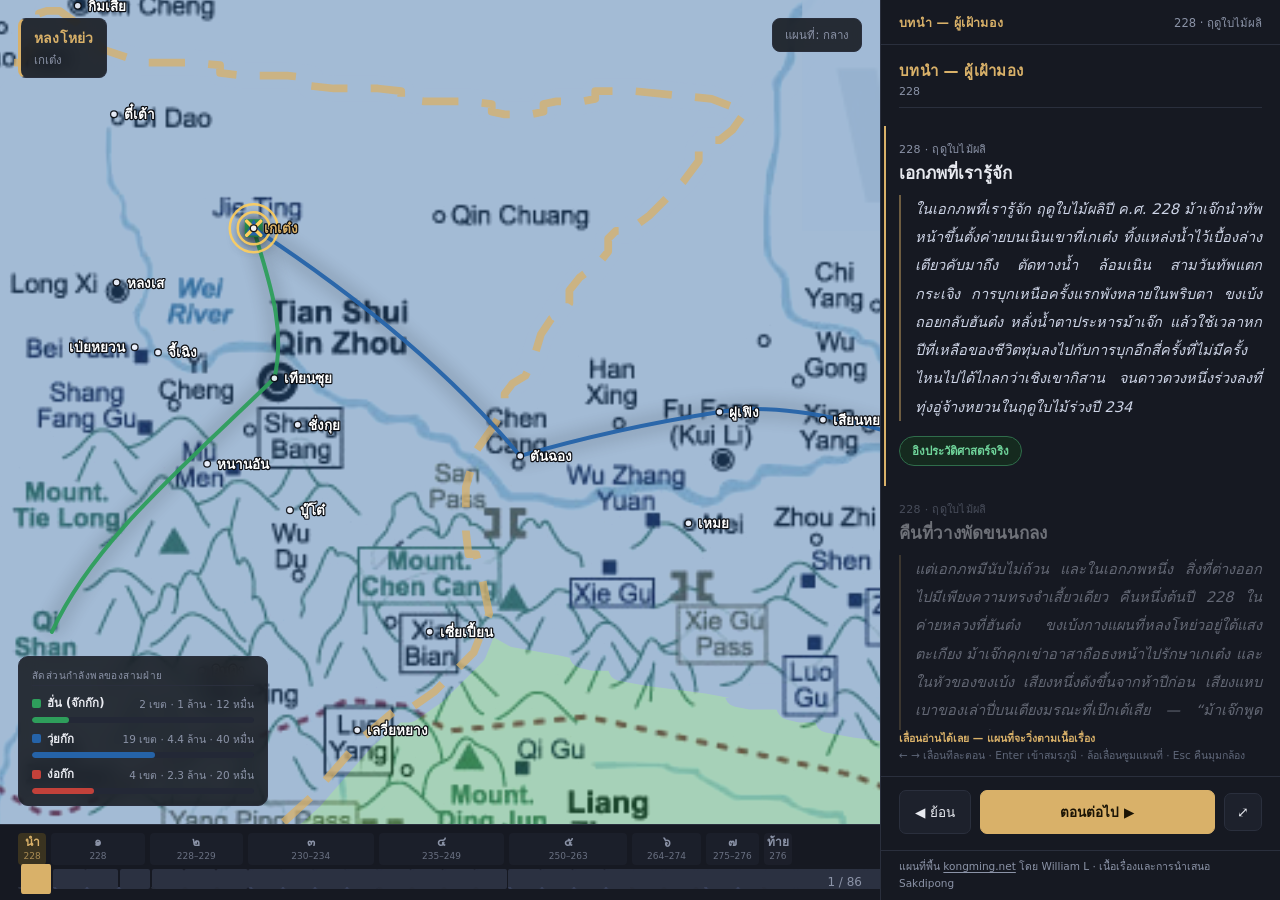
==== commit 5e145ec8: "Give Wu a reason to knife Han, and Han a reason to wait The one thing the alliance never did in fort" ====
--- a/index.html
+++ b/index.html
@@ -106,6 +106,7 @@
 <script src="data/battles/chencang229.js"></script>
 <script src="data/battles/mei229.js"></script>
 <script src="data/battles/twogates230.js"></script>
+<script src="data/battles/yongan241.js"></script>
 <script src="data/battles/wuguan244.js"></script>
 <script src="data/battles/eastern255.js"></script>
 <script src="data/battles/xiling272.js"></script>
--- a/css/style.css
+++ b/css/style.css
@@ -149,6 +149,9 @@
   background:rgba(14,16,21,.82); backdrop-filter:blur(9px);
   border:1px solid var(--line); border-radius:10px; padding:11px 13px;
   display:flex; flex-direction:column; gap:7px}
+/* หัวข้อบอกว่าหลอดวัดอะไร — ถ้าไม่บอก คนอ่านเดาไม่ออกว่าเทียบกับอะไร */
+.hhead{font-size:10px; color:var(--dim); letter-spacing:.4px;
+  padding-bottom:2px; border-bottom:1px solid var(--line); margin-bottom:1px}
 .hrow{display:flex; flex-direction:column; gap:4px; font-size:11.5px}
 .htop{display:flex; justify-content:space-between; align-items:baseline; gap:8px}
 .hname{font-weight:700; color:var(--text); display:flex; align-items:center; gap:6px}
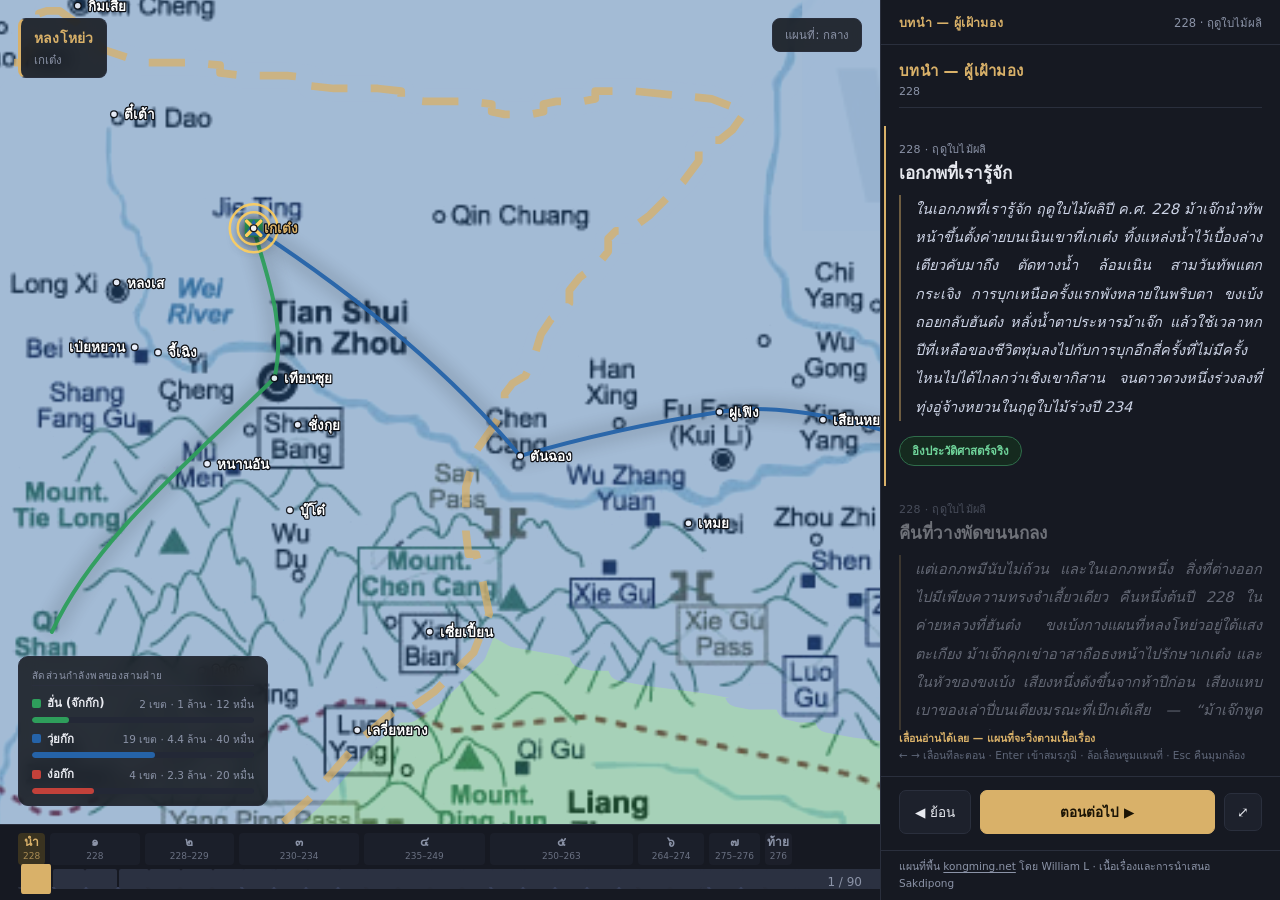
==== commit 7579fa8c: "Give the northern war the battle it never had Thirty-four years and Han never once beat Wei's main a" ====
--- a/index.html
+++ b/index.html
@@ -109,6 +109,7 @@
 <script src="data/battles/yongan241.js"></script>
 <script src="data/battles/wuguan244.js"></script>
 <script src="data/battles/eastern255.js"></script>
+<script src="data/battles/xuchang262.js"></script>
 <script src="data/battles/xiling272.js"></script>
 <script src="data/battles/conquestwu276.js"></script>
 
